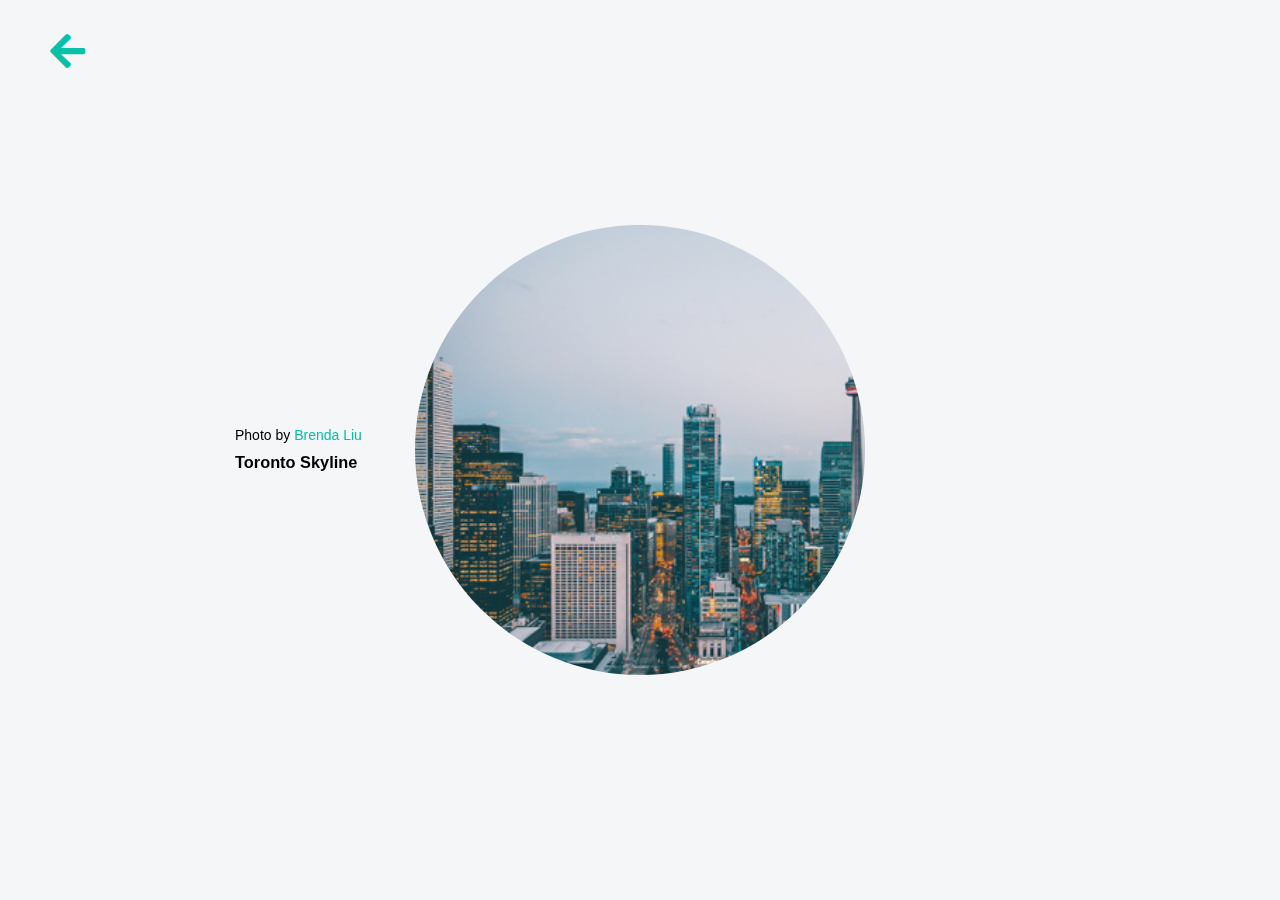
==== p1.html @ f05f744e "add single image page" ====
<!DOCTYPE html>
<html lang="en">
  <head>
    <meta charset="UTF-8" />
    <meta name="viewport" content="width=device-width, initial-scale=1.0" />
    <link rel="stylesheet" href="https://cdnjs.cloudflare.com/ajax/libs/font-awesome/5.14.0/css/all.min.css" />
    <title>skyline</title>
    <link rel="stylesheet" href="style-image1.css">

  <body>
    <div class="container">
      <div class="back">
        <a href="index.html">
          <i class="fa fa-arrow-left"></i>
        </a>     
      </div>
      <div class="container__image" style="background-image: url('./assets/city-skyline.jpg')">
        <div class="container__info container__author">
          Photo by
          <a
            class="link"
            href="https://www.instagram.com/brendaliu0628/"
            target="_blank"
            >Brenda Liu</a
          >
        </div>
        <div class="container__info container__location">
          <h3>Toronto Skyline</h3>
        </div>
      </div>
    </div>
  </body>
</html>
---- style-image1.css ----
* {
  margin: 0;
}
* {
  box-sizing: border-box;
}
body {
  display: flex;
  align-items: center;
  justify-content: center;
  height: 100vh;
  margin: 0;
  font-family: "Open Sans", sans-serif;
  font-size: 14px;
  background-color: #f4f6f8;
}
.container {
  display: flex;
  align-items: center;
  justify-content: center;
  height: 100%;
  width: 100%;
  overflow: hidden;
  position: relative;
}
.container .back {
  position: absolute;
  left: 50px;
  top: 30px;
  font-size: 40px;
  cursor: pointer;
}
.container .back i {
  color: #06c0a8;
}

.container__image {
  position: relative;
  display: flex;
  flex-direction: column;
  justify-content: center;
  width: 450px;
  height: 450px;
  border-radius: 50%;
  background-size: cover;
  transition: ease-in-out 0.3s;
  z-index: 2;
}
.container__image:before {
  content: " ";
  position: absolute;
  width: 100%;
  height: 100%;
  top: 0;
  bottom: 0;
  left: 0;
  margin: auto;
  background: inherit;
  background-position: bottom;
  filter: blur(40px) saturate(0%);
  transform: scaleX(0.4);
  transition: ease-in-out 0.4s;
  border-radius: 120px;
  transform-origin: right;
  opacity: 0;
  z-index: -1;
}
.container__info {
  position: relative;
  line-height: 1.8;
  transition: ease-in-out 0.3s;
  opacity: 0;
}
.container__location {
  transition-delay: 0.15s;
}
.container__image:hover {
  border-radius: 0;
  width: 580px;
  height: 450px;
  box-shadow: 0px 0px 1px rgba(0, 0, 0, 0.04), 0px 2px 6px rgba(9, 55, 53, 0.08),
    0px 16px 24px rgba(9, 55, 53, 0.1), 0px 24px 32px rgba(9, 55, 53, 0.14);
}
.container__image:hover::before {
  width: 100%;
  opacity: 0.18;
  filter: blur(10px) saturate(100%);
  transform: scale(2.8) translate3d(-18%, 0px, 0px);
}
.container__info {
  transform: translate3d(-40%, 0px, 0px);
  opacity: 1;
}
.link {
  border-bottom: 1px solid transparent;
  color: #06c0a8;
  text-decoration: none;
  transition: ease-in 0.13s;
}
.link:hover {
  background-color: #06c0a8;
  color: #ffffff;
}
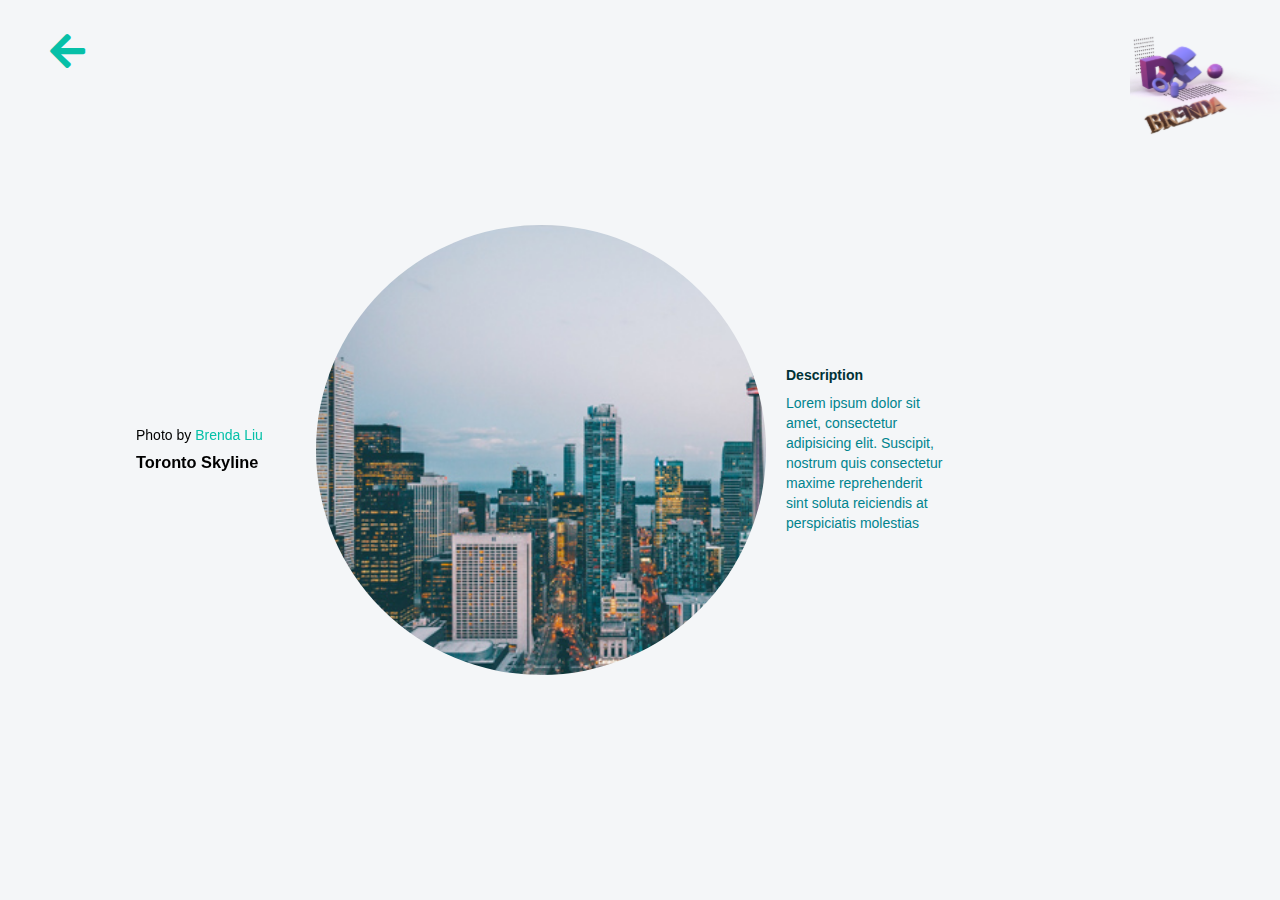
==== commit 9f4c7044: "add desription and logo" ====
--- a/p1.html
+++ b/p1.html
@@ -15,6 +15,7 @@
         </a>     
       </div>
       <div class="container__image" style="background-image: url('./assets/city-skyline.jpg')">
+        <div class="container_content">
         <div class="container__info container__author">
           Photo by
           <a
@@ -27,7 +28,15 @@
         <div class="container__info container__location">
           <h3>Toronto Skyline</h3>
         </div>
+        </div>     
       </div>
+      <div class="image-description">
+        <h4>Description</h4>
+       <p>Lorem ipsum dolor sit amet, consectetur adipisicing elit. Suscipit, nostrum quis consectetur maxime reprehenderit sint soluta reiciendis at perspiciatis molestias </p>
+      </div>
+      <div class="logo">
+        <img src="./assets/logo.svg" alt="Brenda photo"/>
+    </div>
     </div>
   </body>
 </html>
--- a/style-image1.css
+++ b/style-image1.css
@@ -101,3 +101,45 @@
   background-color: #06c0a8;
   color: #ffffff;
 }
+
+.container > .image-description {
+  flex: 0.2;
+  padding: 0 20px;
+}
+.image-description > h4 {
+  margin-bottom: 10px;
+  color: #003136;
+}
+.image-description > p {
+  line-height: 20px;
+  font-family: "Lato" sans-serif;
+  font-size: 14px;
+  color: #00848e;
+}
+.logo > img {
+  position: absolute;
+  top: 10px;
+  right: 0;
+  width: 150px;
+  height: 150px;
+}
+
+@media only screen and (max-width: 847px) {
+  .container__image {
+    position: relative;
+    width: 80%;
+    height: 60%;
+  }
+  .container_content {
+    position: absolute;
+    top: -20%;
+    left: 45%;
+    margin: 0 auto;
+    display: flex;
+    flex-direction: column;
+  }
+  .container > .image-description {
+    width: 100%;
+    display: block;
+  }
+}
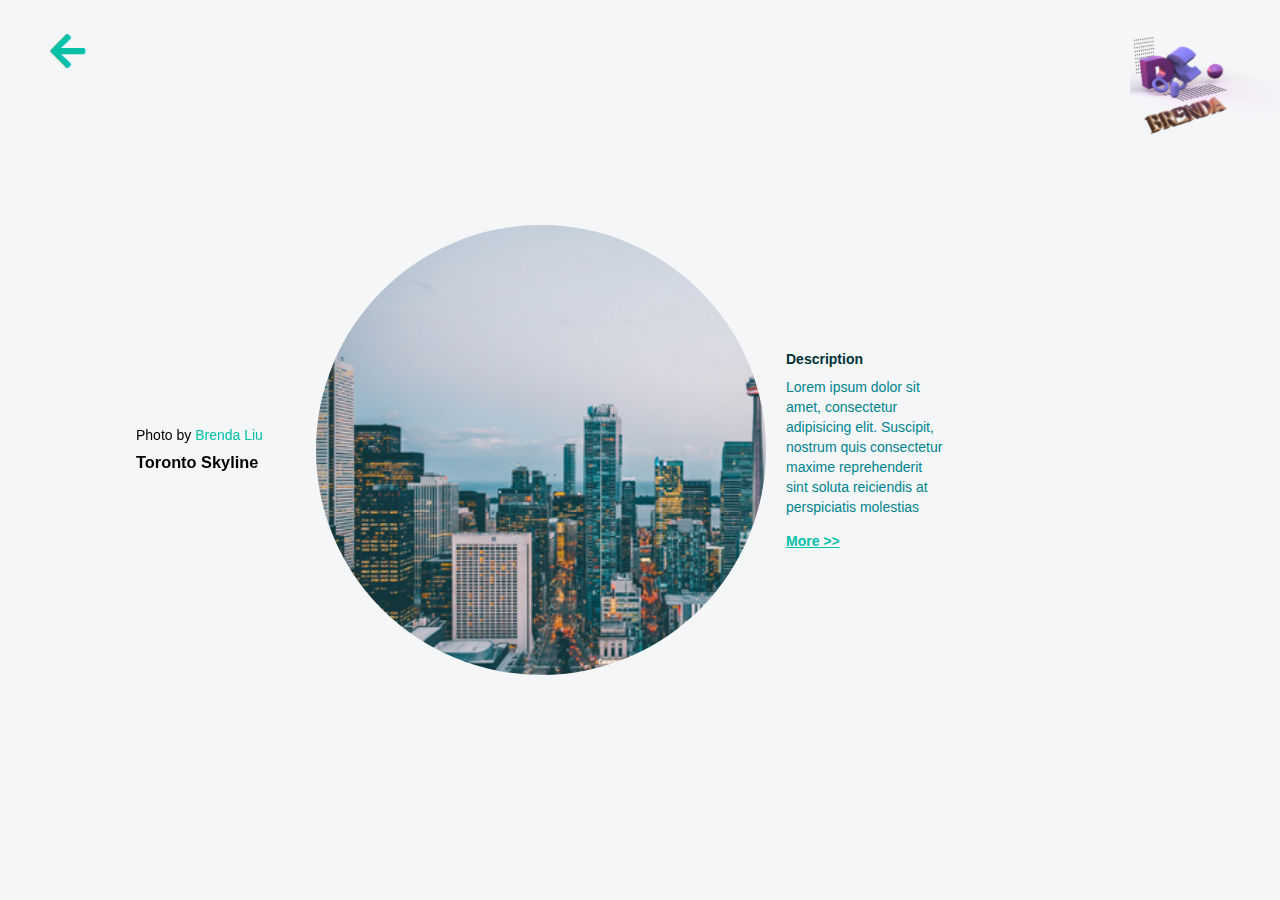
==== commit bfd48f85: "theme color toggle" ====
--- a/p1.html
+++ b/p1.html
@@ -3,40 +3,57 @@
   <head>
     <meta charset="UTF-8" />
     <meta name="viewport" content="width=device-width, initial-scale=1.0" />
-    <link rel="stylesheet" href="https://cdnjs.cloudflare.com/ajax/libs/font-awesome/5.14.0/css/all.min.css" />
+    <link
+      rel="stylesheet"
+      href="https://cdnjs.cloudflare.com/ajax/libs/font-awesome/5.14.0/css/all.min.css"
+    />
+    <link rel="stylesheet" href="style-image1.css" />
     <title>skyline</title>
-    <link rel="stylesheet" href="style-image1.css">
-
+  </head>
   <body>
     <div class="container">
       <div class="back">
         <a href="index.html">
           <i class="fa fa-arrow-left"></i>
-        </a>     
+        </a>
       </div>
-      <div class="container__image" style="background-image: url('./assets/city-skyline.jpg')">
+      <div
+        class="container__image"
+        style="background-image: url('./assets/city-skyline.jpg')"
+      >
         <div class="container_content">
-        <div class="container__info container__author">
-          Photo by
-          <a
-            class="link"
-            href="https://www.instagram.com/brendaliu0628/"
-            target="_blank"
-            >Brenda Liu</a
-          >
+          <div class="container__info container__author">
+            Photo by
+            <a
+              class="link"
+              href="https://www.instagram.com/brendaliu0628/"
+              target="_blank"
+              >Brenda Liu</a
+            >
+          </div>
+          <div class="container__info container__location">
+            <h3>Toronto Skyline</h3>
+          </div>
         </div>
-        <div class="container__info container__location">
-          <h3>Toronto Skyline</h3>
-        </div>
-        </div>     
       </div>
       <div class="image-description">
         <h4>Description</h4>
-       <p>Lorem ipsum dolor sit amet, consectetur adipisicing elit. Suscipit, nostrum quis consectetur maxime reprehenderit sint soluta reiciendis at perspiciatis molestias </p>
+        <p>
+          Lorem ipsum dolor sit amet, consectetur adipisicing elit. Suscipit,
+          nostrum quis consectetur maxime reprehenderit sint soluta reiciendis
+          at perspiciatis molestias
+        </p>
+        <br />
+        <a
+          href="https://www.britannica.com/place/Toronto"
+          class="details"
+          target="_blank"
+          >More >></a
+        >
       </div>
       <div class="logo">
-        <img src="./assets/logo.svg" alt="Brenda photo"/>
-    </div>
+        <img src="./assets/logo.svg" alt="Brenda photo" />
+      </div>
     </div>
   </body>
 </html>
--- a/style-image1.css
+++ b/style-image1.css
@@ -116,6 +116,12 @@
   font-size: 14px;
   color: #00848e;
 }
+.details {
+  color: #06c0a8;
+  font-weight: bold;
+  cursor: pointer;
+}
+
 .logo > img {
   position: absolute;
   top: 10px;
